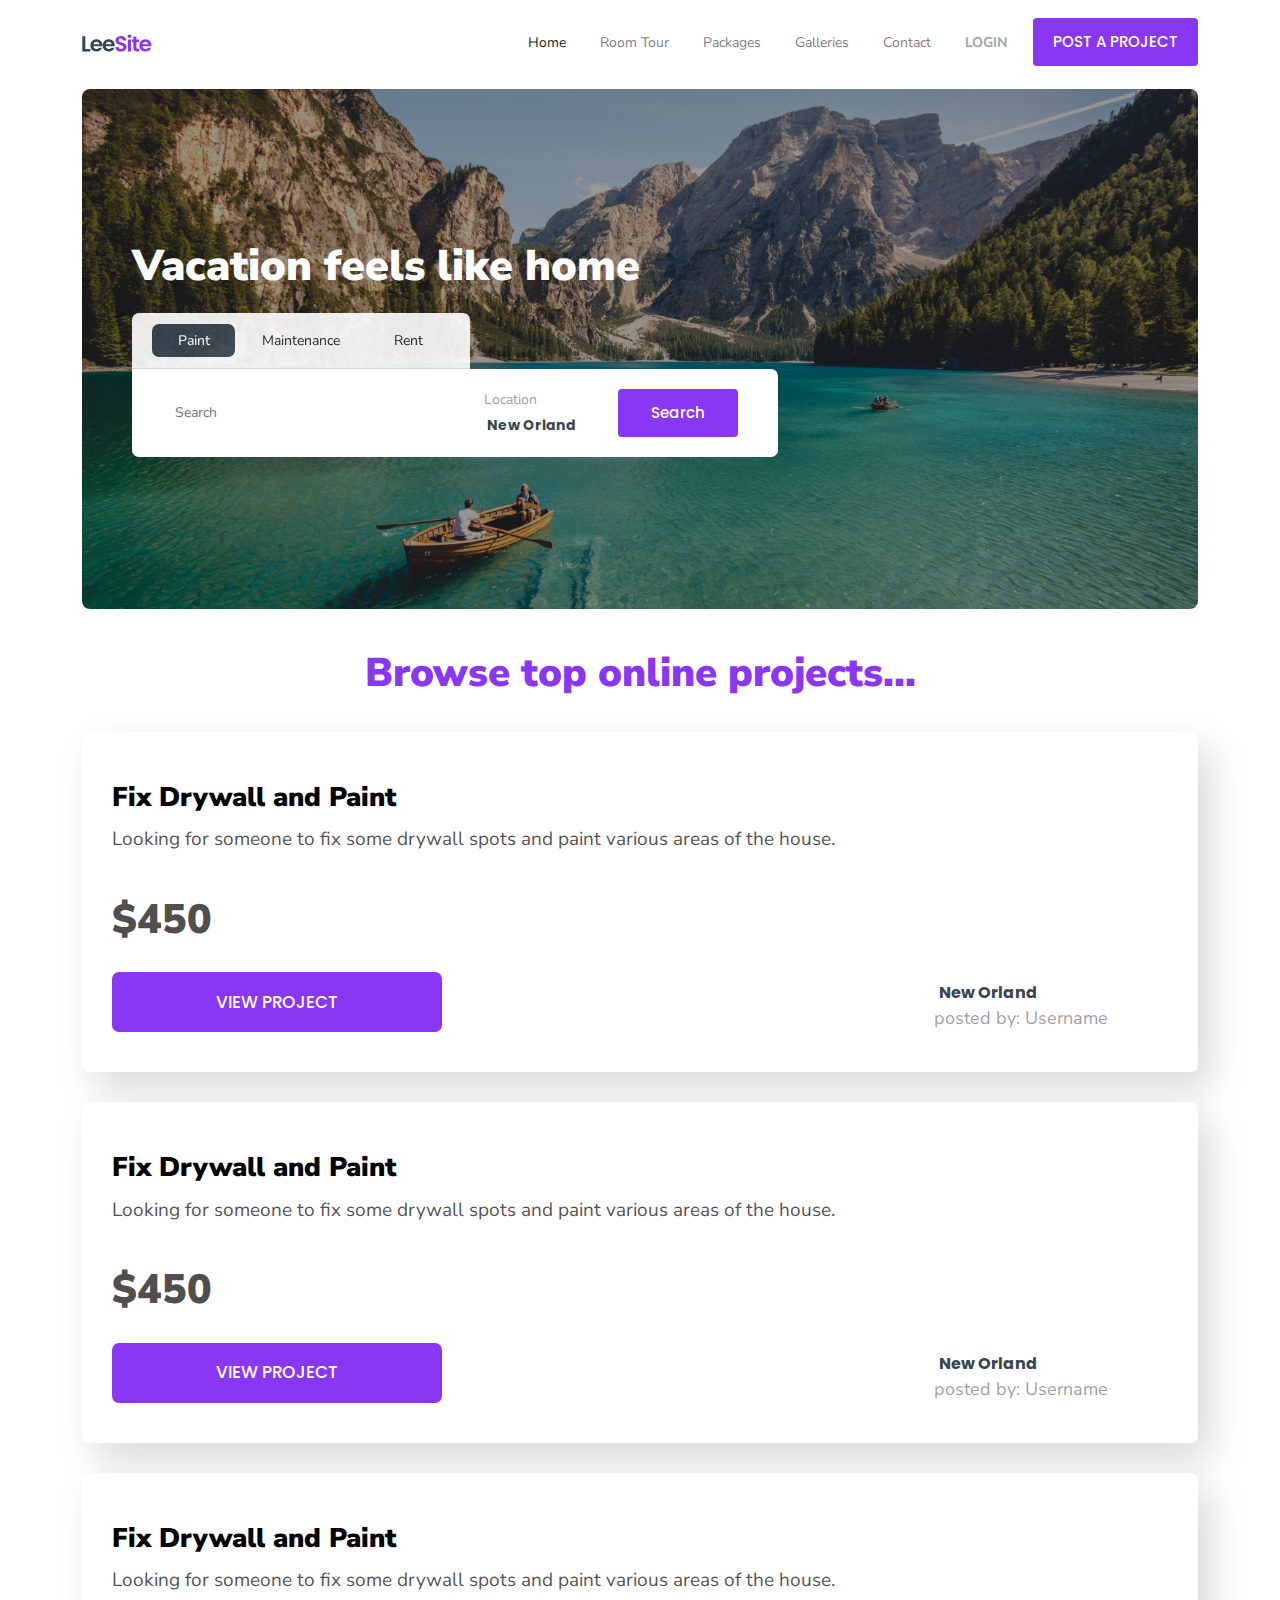
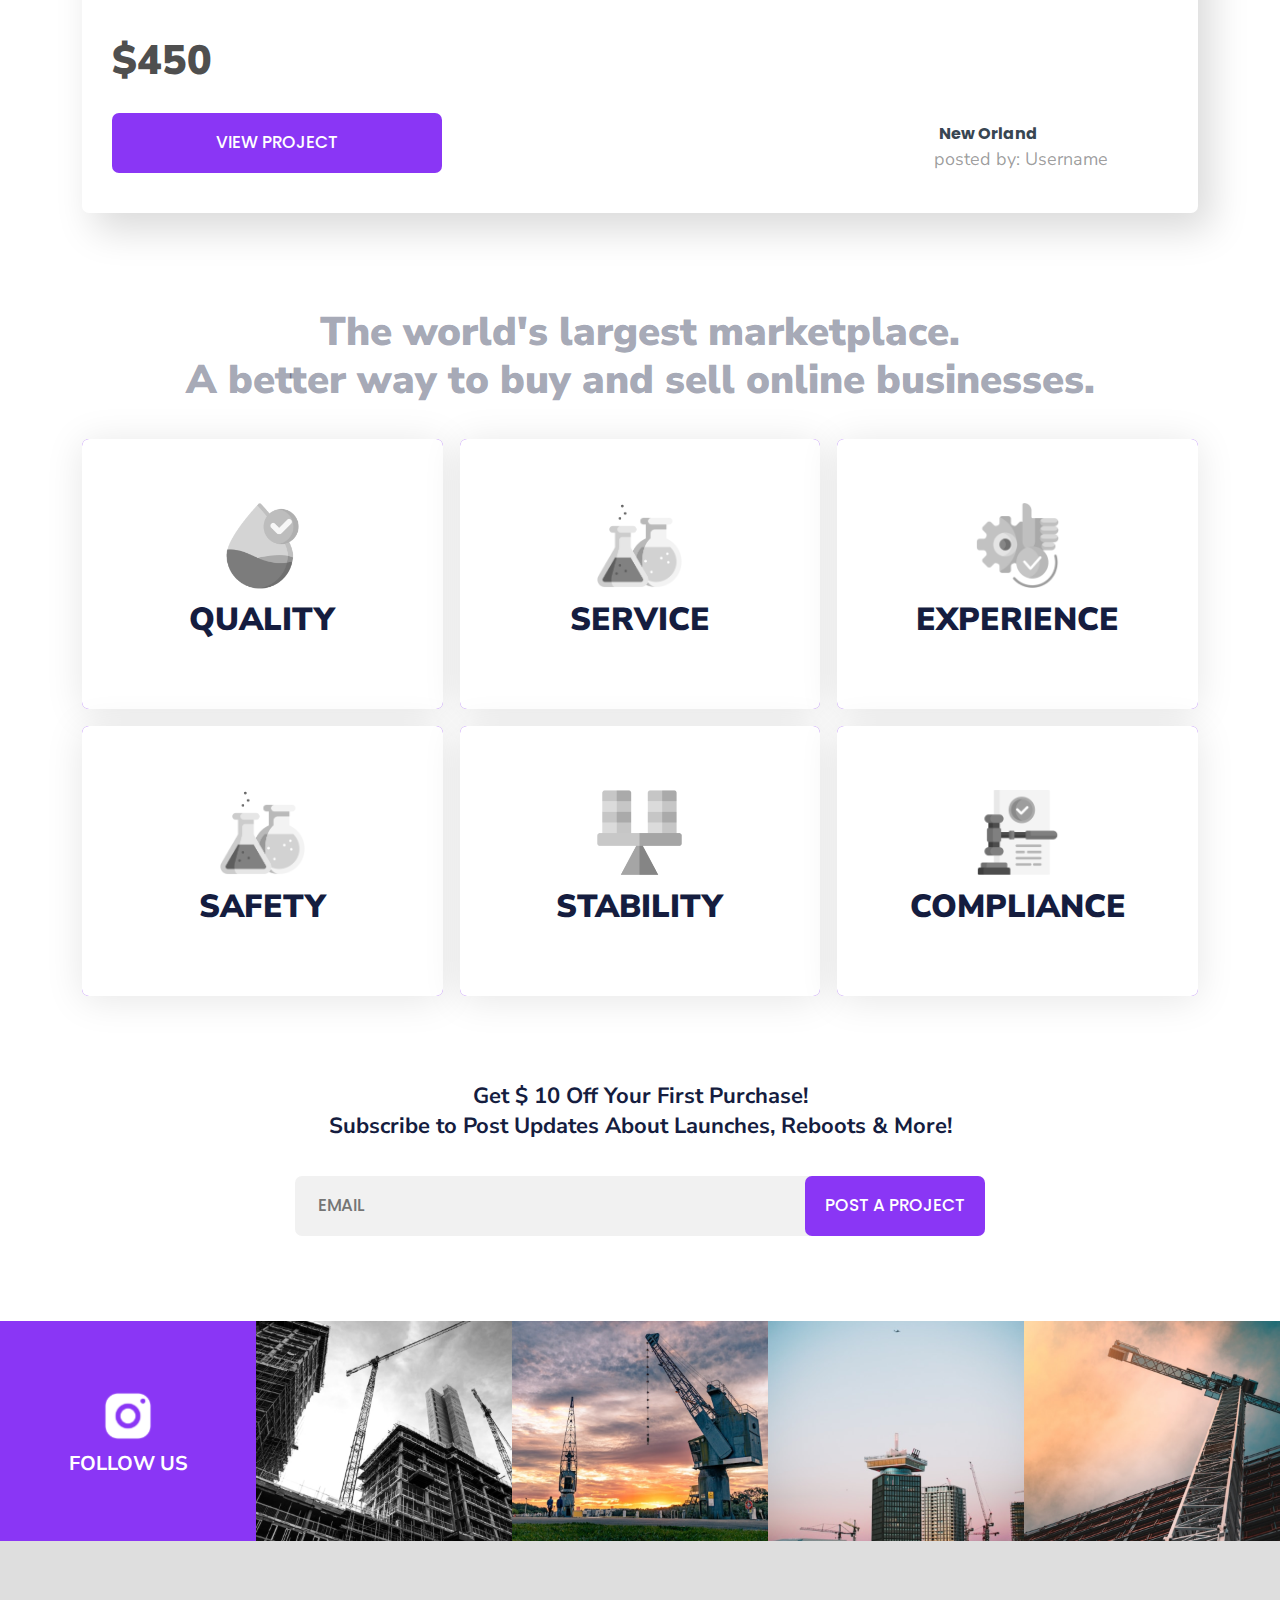
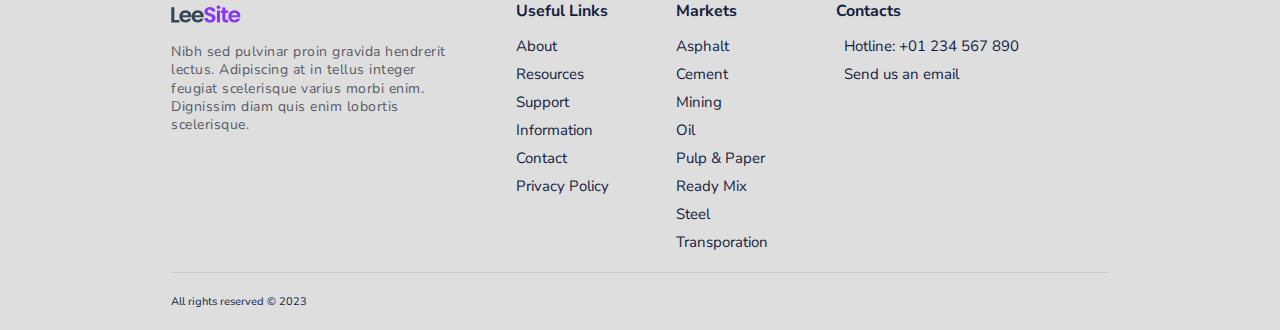
==== index.html @ 2c153d2e "complete" ====
<!DOCTYPE html>
<html lang="en">
  <head>
    <meta charset="utf-8" />
    <title>LeeSite</title>
    <meta
      name="viewport"
      content="width=device-width, initial-scale=1, shrink-to-fit=no"
    />
    <meta name="description" content="Site description will be here" />
    <link rel="stylesheet" type="text/css" href="css/bootstrap.min.css" />
    <link
      href="https://kit-pro.fontawesome.com/releases/v5.15.2/css/pro.min.css"
      rel="stylesheet"
    />
    <link rel="stylesheet" href="css/default-edit.css" />
    <link rel="stylesheet" type="text/css" href="style.css" />
    <link rel="stylesheet" type="text/css" href="css/responsive.css" />
    <!--End ALL STYLESHEET -->
  </head>

  <body>
    <!-- main-wrap -->
    <div class="main-wrap">
      <!-- offcanvas-start -->
      <div class="offcanvas-menu">
        <ul class="offmenu" id="menuParent">
          <a href="#" class="offcanvas-close"><i class="fa fa-times"></i></a>
          <li class="active"><a href="#">HOME</a></li>
          <li><a href="#">ABOUT US</a></li>
          <li class="dropdown">
            <a href="#" data-bs-toggle="collapse" data-bs-target="#drop-menu1"
              >OUR HORSES</a
            >
            <div
              class="dropdown-menu-custom collapse"
              id="drop-menu1"
              data-bs-parent="#menuParent"
            >
              <ul>
                <li><a href="#">YEARLINGS</a></li>
                <li><a href="#">2 YEAR OLDS</a></li>
                <li><a href="#">3 YEAR OLD PLUS</a></li>
              </ul>
            </div>
          </li>
          <li><a href="#">LATEST NEWS</a></li>
          <li><a href="#">CONTACT & FIND US</a></li>
        </ul>
      </div>
      <div class="offcanvas-overlay"></div>
      <!-- offcanvas-start-end -->

      <!-- navbar-section -->
      <nav class="navbar navbar-expand-lg bg-body-tertiary navbar-light">
        <div class="container">
          <a class="navbar-brand" href="#">
            <img src="images/logo.svg" alt="" class="img" />
          </a>
          <button
            class="navbar-toggler"
            type="button"
            data-bs-toggle="collapse"
            data-bs-target="#navbarNavAltMarkup"
            aria-controls="navbarNavAltMarkup"
            aria-expanded="false"
            aria-label="Toggle navigation"
          >
            <span class="navbar-toggler-icon"></span>
          </button>
          <div
            class="collapse navbar-collapse justify-content-end"
            id="navbarNavAltMarkup"
          >
            <div class="navbar-nav">
              <a class="nav-link active" href="#">Home</a>
              <a class="nav-link" href="#">Room Tour</a>
              <a class="nav-link" href="#">Packages</a>
              <a class="nav-link" href="#">Galleries</a>
              <a class="nav-link" href="#">Contact</a>
            </div>
            <div class="navbar-btns">
              <a href="#" class="a">LOGIN</a>
              <a href="#" class="btn btn-primary">POST A PROJECT</a>
            </div>
          </div>
        </div>
      </nav>
      <!--End navbar-section -->

      <!-- main -->
      <main>
        <!-- hero-section -->
        <section class="hero-section">
          <div class="container">
            <div class="hero-section__inner">
              <div class="hero__content">
                <h1 class="h1">Vacation feels like home</h1>

                <div class="hero-search">
                  <div class="hero-search_nav">
                    <ul class="nav">
                      <li>
                        <a
                          class="active"
                          data-bs-toggle="tab"
                          data-bs-target="#hr-src-tab-1"
                          href="#"
                          >Paint</a
                        >
                      </li>
                      <li>
                        <a
                          class=""
                          data-bs-toggle="tab"
                          data-bs-target="#hr-src-tab-2"
                          href="#"
                          >Maintenance</a
                        >
                      </li>
                      <li>
                        <a
                          class=""
                          data-bs-toggle="tab"
                          data-bs-target="#hr-src-tab-3"
                          href="#"
                          >Rent</a
                        >
                      </li>
                    </ul>
                  </div>
                  <div class="hero-search-box">
                    <div class="hero-search-tab-content tab-content">
                      <!-- hero-tab-pane -->
                      <div
                        class="hero-search-tab-pane tab-pane fade show active"
                        id="hr-src-tab-1"
                      >
                        <div class="hero-search-box_in">
                          <input
                            type="text"
                            class="input"
                            placeholder="Search"
                          />
                          <div class="h-inp-single">
                            <label class="ht-label">Location</label>
                            <div class="h-inp-outer">
                              <div class="icon">
                                <i class="fal fa-map-marker-alt"></i>
                              </div>
                              <select class="h-inp h-inp-select">
                                <option>New Orland</option>
                                <option>New Orland</option>
                                <option>New Orland</option>
                              </select>
                              <i class="far fa-chevron-down"></i>
                            </div>
                          </div>
                          <a href="search.html" class="btn src-btn btn-primary"
                            >Search</a
                          >
                        </div>
                      </div>
                      <!-- hero-tab-pane -->
                      <!-- hero-tab-pane -->
                      <div
                        class="hero-search-tab-pane tab-pane fade"
                        id="hr-src-tab-2"
                      >
                        <div class="hero-search-box_in">
                          <input
                            type="text"
                            class="input"
                            placeholder="Search"
                          />
                          <div class="h-inp-single">
                            <label class="ht-label">Location</label>
                            <div class="h-inp-outer">
                              <div class="icon">
                                <i class="fal fa-map-marker-alt"></i>
                              </div>
                              <select class="h-inp h-inp-select">
                                <option>New Orland</option>
                                <option>New Orland</option>
                                <option>New Orland</option>
                              </select>
                              <i class="far fa-chevron-down"></i>
                            </div>
                          </div>
                          <a href="search.html" class="btn src-btn btn-primary"
                            >Search</a
                          >
                        </div>
                      </div>
                      <!-- hero-tab-pane -->
                      <!-- hero-tab-pane -->
                      <div
                        class="hero-search-tab-pane tab-pane fade"
                        id="hr-src-tab-3"
                      >
                        <div class="hero-search-box_in">
                          <input
                            type="text"
                            class="input"
                            placeholder="Search"
                          />
                          <div class="h-inp-single">
                            <label class="ht-label">Location</label>
                            <div class="h-inp-outer">
                              <div class="icon">
                                <i class="fal fa-map-marker-alt"></i>
                              </div>
                              <select class="h-inp h-inp-select">
                                <option>New Orland</option>
                                <option>New Orland</option>
                                <option>New Orland</option>
                              </select>
                              <i class="far fa-chevron-down"></i>
                            </div>
                          </div>
                          <a href="search.html" class="btn src-btn btn-primary"
                            >Search</a
                          >
                        </div>
                      </div>
                      <!-- hero-tab-pane -->
                    </div>
                  </div>
                </div>
              </div>
            </div>
          </div>
        </section>
        <!-- hero-section end -->

        <!-- project-section -->
        <section class="project-section">
          <div class="container">
            <div class="project-section__inner">
              <div
                class="project-section__title sec-title cont-blk cont-blk--center"
              >
                <h2 class="h2 mb-0 color-theme1">
                  Browse top online projects...
                </h2>
              </div>

              <div class="projects-wrapper">
                <!-- project-single -->
                <div class="project-single">
                  <div class="project_ttl">
                    <h3>Fix Drywall and Paint</h3>
                    <p>
                      Looking for someone to fix some drywall spots and paint
                      various areas of the house.
                    </p>
                  </div>
                  <div class="project__r2">
                    <div class="project__r2__lft">
                      <div class="price">$450</div>
                      <a href="project-view.html" class="btn btn-primary btn-lg"
                        >VIEW PROJECT</a
                      >
                    </div>
                    <div class="project__r2__rt">
                      <h4>
                        <i class="fal fa-map-marker-alt"></i>
                        <span class="txt">New Orland</span>
                      </h4>
                      <p>posted by: Username</p>
                    </div>
                  </div>
                </div>
                <!-- project-single-end -->
                <!-- project-single -->
                <div class="project-single">
                  <div class="project_ttl">
                    <h3>Fix Drywall and Paint</h3>
                    <p>
                      Looking for someone to fix some drywall spots and paint
                      various areas of the house.
                    </p>
                  </div>
                  <div class="project__r2">
                    <div class="project__r2__lft">
                      <div class="price">$450</div>
                      <a href="project-view.html" class="btn btn-primary btn-lg"
                        >VIEW PROJECT</a
                      >
                    </div>
                    <div class="project__r2__rt">
                      <h4>
                        <i class="fal fa-map-marker-alt"></i>
                        <span class="txt">New Orland</span>
                      </h4>
                      <p>posted by: Username</p>
                    </div>
                  </div>
                </div>
                <!-- project-single-end -->
                <!-- project-single -->
                <div class="project-single">
                  <div class="project_ttl">
                    <h3>Fix Drywall and Paint</h3>
                    <p>
                      Looking for someone to fix some drywall spots and paint
                      various areas of the house.
                    </p>
                  </div>
                  <div class="project__r2">
                    <div class="project__r2__lft">
                      <div class="price">$450</div>
                      <a href="project-view.html" class="btn btn-primary btn-lg"
                        >VIEW PROJECT</a
                      >
                    </div>
                    <div class="project__r2__rt">
                      <h4>
                        <i class="fal fa-map-marker-alt"></i>
                        <span class="txt">New Orland</span>
                      </h4>
                      <p>posted by: Username</p>
                    </div>
                  </div>
                </div>
                <!-- project-single-end -->
              </div>
            </div>
          </div>
        </section>
        <!-- project-section-end -->

        <!-- service-section -->
        <section class="service-section">
          <div class="container">
            <div class="service-section__inner">
              <div
                class="service-section__title sec-title cont-blk cont-blk--center"
              >
                <h2 class="h2 mb-0">
                  The world's largest marketplace.
                  <br class="d-lg-block d-none" />
                  A better way to buy and sell online businesses.
                </h2>
              </div>

              <div class="services-row row">
                <div class="col-lg-4 col-md-6">
                  <div class="service-single">
                    <div class="service-single__content">
                      <h4>QUALITY</h4>
                      <p>
                        We have partnered with Chemtel Inc. to provide 24-7-365
                        emergency support on all our products. We also adhere to
                        all OSHA and DOT regulations, ensuring that all our
                        products are properly marked and safely handled.
                      </p>
                    </div>
                    <div class="service-single__hrv">
                      <div class="icon">
                        <img src="images/quality.png" alt="" />
                      </div>
                      <h4>QUALITY</h4>
                    </div>
                  </div>
                </div>
                <div class="col-lg-4 col-md-6">
                  <div class="service-single">
                    <div class="service-single__content">
                      <h4>SERVICE</h4>
                      <p>
                        We have partnered with Chemtel Inc. to provide 24-7-365
                        emergency support on all our products. We also adhere to
                        all OSHA and DOT regulations, ensuring that all our
                        products are properly marked and safely handled.
                      </p>
                    </div>
                    <div class="service-single__hrv">
                      <div class="icon">
                        <img src="images/service.png" alt="" />
                      </div>
                      <h4>SERVICE</h4>
                    </div>
                  </div>
                </div>
                <div class="col-lg-4 col-md-6">
                  <div class="service-single">
                    <div class="service-single__content">
                      <h4>EXPERIENCE</h4>
                      <p>
                        We have partnered with Chemtel Inc. to provide 24-7-365
                        emergency support on all our products. We also adhere to
                        all OSHA and DOT regulations, ensuring that all our
                        products are properly marked and safely handled.
                      </p>
                    </div>
                    <div class="service-single__hrv">
                      <div class="icon">
                        <img src="images/experience.png" alt="" />
                      </div>
                      <h4>EXPERIENCE</h4>
                    </div>
                  </div>
                </div>
                <div class="col-lg-4 col-md-6">
                  <div class="service-single active">
                    <div class="service-single__content">
                      <h4>SAFETY</h4>
                      <p>
                        We have partnered with Chemtel Inc. to provide 24-7-365
                        emergency support on all our products. We also adhere to
                        all OSHA and DOT regulations, ensuring that all our
                        products are properly marked and safely handled.
                      </p>
                    </div>
                    <div class="service-single__hrv">
                      <div class="icon">
                        <img src="images/service.png" alt="" />
                      </div>
                      <h4>SAFETY</h4>
                    </div>
                  </div>
                </div>
                <div class="col-lg-4 col-md-6">
                  <div class="service-single">
                    <div class="service-single__content">
                      <h4>STABILITY</h4>
                      <p>
                        We have partnered with Chemtel Inc. to provide 24-7-365
                        emergency support on all our products. We also adhere to
                        all OSHA and DOT regulations, ensuring that all our
                        products are properly marked and safely handled.
                      </p>
                    </div>
                    <div class="service-single__hrv">
                      <div class="icon">
                        <img src="images/stability.png" alt="" />
                      </div>
                      <h4>STABILITY</h4>
                    </div>
                  </div>
                </div>
                <div class="col-lg-4 col-md-6">
                  <div class="service-single">
                    <div class="service-single__content">
                      <h4>COMPLIANCE</h4>
                      <p>
                        We have partnered with Chemtel Inc. to provide 24-7-365
                        emergency support on all our products. We also adhere to
                        all OSHA and DOT regulations, ensuring that all our
                        products are properly marked and safely handled.
                      </p>
                    </div>
                    <div class="service-single__hrv">
                      <div class="icon">
                        <img src="images/compliance.png" alt="" />
                      </div>
                      <h4>COMPLIANCE</h4>
                    </div>
                  </div>
                </div>
              </div>
            </div>
          </div>
        </section>
        <!-- service-section-end -->

        <!-- cta-section -->
        <section class="cta-section">
          <div class="container">
            <div class="cta-section__inner">
              <div class="cta-content">
                <h4>
                  Get $ 10 Off Your First Purchase!
                  <br class="d-md-block d-none" />
                  Subscribe to Post Updates About Launches, Reboots & More!
                </h4>
                <div class="cta-project-post">
                  <input type="text" class="input" placeholder="EMAIL" />
                  <a href="#" class="btn submit btn-primary btn-lg"
                    >POST A PROJECT</a
                  >
                </div>
              </div>
            </div>
          </div>
        </section>
        <!-- cta-section-end -->

        <!-- follow-section -->
        <section class="follow-section mb-0">
          <div class="follow-section__inner">
            <div class="follow__row">
              <div class="follow-item follow-inst">
                <div class="icon">
                  <img src="images/instagram.svg" alt="" />
                </div>
                <h2 class="mb-0">FOLLOW US</h2>
              </div>
              <div class="follow-item">
                <img src="images/follow-1.png" alt="" class="img" />
              </div>
              <div class="follow-item">
                <img src="images/follow-2.png" alt="" class="img" />
              </div>
              <div class="follow-item">
                <img src="images/follow-3.png" alt="" class="img" />
              </div>
              <div class="follow-item">
                <img src="images/follow-4.png" alt="" class="img" />
              </div>
            </div>
          </div>
        </section>
        <!-- follow-section-end -->
      </main>
      <!-- main end -->

      <!-- footer-section -->
      <footer class="footer-section">
        <div class="h-0">&nbsp;</div>
        <div class="container">
          <div class="footer-section__inner">
            <div class="footer-top-row row gy-5">
              <div class="col-lg-4 col-md-6 me-xl-4">
                <div class="footer-logo-column">
                  <a href="#" class="footer-logo">
                    <img src="images/logo.svg" alt="" />
                  </a>
                  <p>
                    Nibh sed pulvinar proin gravida hendrerit lectus. Adipiscing
                    at in tellus integer feugiat scelerisque varius morbi enim.
                    Dignissim diam quis enim lobortis scelerisque.
                  </p>
                  <ul class="fs-menu">
                    <li>
                      <a href="#"><i class="fab fa-instagram"></i></a>
                    </li>
                    <li>
                      <a href="#"><i class="fab fa-twitter"></i></a>
                    </li>
                    <li>
                      <a href="#"><i class="fab fa-linkedin-in"></i></a>
                    </li>
                  </ul>
                </div>
              </div>
              <div class="col-lg-2 col-6">
                <div class="footer-menu">
                  <h4>Useful Links</h4>
                  <ul>
                    <li>
                      <a href="#"><span class="txt">About</span></a>
                    </li>
                    <li>
                      <a href="#"><span class="txt">Resources</span></a>
                    </li>
                    <li>
                      <a href="#"><span class="txt">Support</span></a>
                    </li>
                    <li>
                      <a href="#"><span class="txt">Information</span></a>
                    </li>
                    <li>
                      <a href="#"><span class="txt">Contact</span></a>
                    </li>
                    <li>
                      <a href="#"><span class="txt">Privacy Policy</span></a>
                    </li>
                  </ul>
                </div>
              </div>
              <div class="col-lg-2 col-6">
                <div class="footer-menu">
                  <h4>Markets</h4>
                  <ul>
                    <li>
                      <a href="#"><span class="txt">Asphalt</span></a>
                    </li>
                    <li>
                      <a href="#"><span class="txt">Cement</span></a>
                    </li>
                    <li>
                      <a href="#"><span class="txt">Mining</span></a>
                    </li>
                    <li>
                      <a href="#"><span class="txt">Oil</span></a>
                    </li>
                    <li>
                      <a href="#"><span class="txt">Pulp & Paper</span></a>
                    </li>
                    <li>
                      <a href="#"><span class="txt">Ready Mix</span></a>
                    </li>
                    <li>
                      <a href="#"><span class="txt">Steel</span></a>
                    </li>
                    <li>
                      <a href="#"><span class="txt">Transporation</span></a>
                    </li>
                  </ul>
                </div>
              </div>
              <div class="col-lg-3">
                <div class="footer-menu">
                  <h4>Contacts</h4>
                  <ul>
                    <li>
                      <a href="TEL:+01 234 567 890">
                        <div class="icon"><i class="fal fa-phone-alt"></i></div>
                        <span class="txt">Hotline: +01 234 567 890</span>
                      </a>
                    </li>
                    <li>
                      <a href="mailto:example@mail.com">
                        <div class="icon">
                          <i class="fal fa-envelope-open"></i>
                        </div>
                        <span class="txt">Send us an email</span>
                      </a>
                    </li>
                  </ul>
                </div>
              </div>
            </div>
            <div class="footer-bottom">
              <p class="copy-right">All rights reserved © 2023</p>
            </div>
          </div>
        </div>
      </footer>
      <!--End footer-section -->
    </div>
    <!-- main-wrap -->

    <!-- js -->
    <script src="js/bootstrap.bundle.min.js"></script>
    <script src="js/main.js"></script>
    <!-- End All Js -->
  </body>
</html>
---- css/default-edit.css ----
/* ---buttons--- */
.btn {
    padding: 10px 27px;
    min-height: 64px;
    font-size: 18px;
    font-style: normal;
    font-weight: 500;
    font-family: var(--poppins);
    display: inline-flex;
    align-items: center;
    justify-content: center;
    text-align: center;
    background: var(--theme__color1);
    box-shadow: none !important;
}
.btn-primary,
.btn-primary:focus {
    background: var(--theme__color1);
    box-shadow: none !important;
    border-color: transparent;
    color: #fff;
}
.btn-primary:hover {
    background: #9617ff;
    color: #fff;
    border-color: transparent;
}

.btn-lg {
    min-height: 81px;
    font-size: 22.875px;
    font-style: normal;
    font-weight: 500;
    border-radius: 10px;
}
/* ---buttons---end */

/* small-tools */
.underline {
    text-decoration: underline !important;
}
.h-initial {
    height: initial !important;
}
.space-nowrap {
    white-space: nowrap;
}
.hidden-scroll {
    overflow-y: auto !important;
    -ms-overflow-style: none !important;  /* IE and Edge */
    scrollbar-width: none !important;  /* Firefox */
}
.hidden-scroll::-webkit-scrollbar {
    display: none !important;
}
.pseudo-before-none::before {
    display: none !important;
}
.pseudo-after-none::after {
    display: none !important;
}
.pseudo-none::before,
.pseudo-none::after {
    display: none !important;
}



.flip {
    transform: rotateY(180deg);
}
.flip-x {
    transform: rotateX(180deg);
}
.rotate1_8 {
    transform: rotate(45deg) !important;
}
.rotate2_8 {
    transform: rotate(90deg) !important;
}
.rotate3_8 {
    transform: rotate(135deg) !important;
}
.rotate4_8 {
    transform: rotate(180deg) !important;
}
.rotate5_8 {
    transform: rotate(225deg) !important;
}
.rotate6_8 {
    transform: rotate(270deg) !important;
}
.rotate7_8 {
    transform: rotate(315deg) !important;
}
.rotate8_8 {
    transform: rotate(360deg) !important;
}


/* bg */
.bg-theme1 {
    background: var(--theme__color1) !important;
}
.bg-theme2 {
    background: var(--theme__color2) !important;
}
.bg-theme3 {
    background: var(--theme__color3) !important;
}
.bg-theme4 {
    background: var(--theme__color4) !important;
}

/* hover--bg */
.hover-bg-theme1:hover {
    background: var(--theme__color1) !important;
}
.hover-bg-theme2:hover {
    background: var(--theme__color2) !important;
}
.hover-bg-theme3:hover {
    background: var(--theme__color3) !important;
}
.hover-bg-theme4:hover {
    background: var(--theme__color4) !important;
}


/* fonts */
.font1 {
    font-family: var(--font1);
}
.font2 {
    font-family: var(--font2);
}
.font3 {
    font-family: var(--font3);
}
.font4 {
    font-family: var(--font4);
}


/* text-color */
.color-white {
    color: #fff !important;
}
.color-text {
    color: var(--text__color1) !important;
}
.color-theme1 {
    color: var(--theme__color1) !important;
}
.color-theme2 {
    color: var(--theme__color2) !important;
}
.color-theme3 {
    color: var(--theme__color3) !important;
}
.color-theme4 {
    color: var(--theme__color4) !important;
}


/* text-align */
.text-left {
    text-align: left !important;
}
.text-right {
    text-align: right !important;
}
.text-center {
    text-align: center !important;
}
.text-justified {
    text-align: justify !important;
}


/* font-weights */
.fw-300 {
    font-weight: 300 !important;
}
.fw-400 {
    font-weight: 400 !important;
}
.fw-500 {
    font-weight: 500 !important;
}
.fw-600{
    font-weight: 600!important;
}
.fw-700 {
    font-weight: 700 !important;
}
.fw-800{
    font-weight: 800!important;
}



/* nice-select-edit */
.nice-select {
    height: initial;
    min-height: initial;
    line-height: 1;
    padding: 0 20px 0 0;
    float: none;
    display: inline-block;
    border: none;
}
.nice-select:after {
    margin-top: -2px;
}
.nice-select .list .option,
.nice-select.open .list .option {
    font-size: 16px;
    line-height: initial;
    min-height: initial;
    padding: 13px 15px;
    min-width: 50px;
}
.nice-select .option.selected {
    font-weight: inherit;
}
.nice-select .list {
    border-radius: 2px;
    min-width: 100%;
}

@media (max-width: 767px) {
    .nice-select .list .option,
    .nice-select.open .list .option {
        font-size: 16px;
        line-height: initial;
        min-height: initial;
        padding: 8px 12px;
        min-width: 50px;
    } 
}





/* important */
#scrollUp {
    background-image: url("../images/base/top.png");
    bottom: 20px;
    right: 20px;
    width: 38px;    /* Width of image */
    height: 38px;   /* Height of image */
    color: transparent;
}
---- style.css ----
/*-----------------------------------=========Main-Style-Sheet=========----------------------------------------*/


@import url('https://fonts.googleapis.com/css2?family=Nunito+Sans:opsz,wght@6..12,200;6..12,300;6..12,400;6..12,500;6..12,600;6..12,700;6..12,800;6..12,900;6..12,1000&family=Poppins:wght@100;200;300;400;500;600;700;800;900&display=swap');
:root {
  --theme__color1: #8A36F5;
  --nunito-sans: 'Nunito Sans', sans-serif;
  --poppins: 'Poppins', sans-serif;
}
*,::before,::after {
  box-sizing: border-box;
}
body {
  font-size: 16px;
  line-height: 1.5;
  background-color: #fff;
  overflow-x: hidden;
  word-wrap: break-word;
  word-break: normal;
  font-weight: 400;
  -webkit-font-smoothing: antialiased;
  font-family: var(--nunito-sans);
}
a, a:active, a:focus, a:active, a:hover {
  text-decoration:none !important;
  color: inherit;
}
input{
  -ms-box-sizing: border-box;
  box-sizing: border-box;
}
a:hover,
a:focus,
input:focus,
input:hover,
select:focus,
select:hover,
select:active,
textarea:focus,
textarea:hover,
button:focus {
  outline: none;
}
::placeholder {
  opacity: 1;
}
:focus::placeholder {
  opacity: 0;
}
table {
  border-collapse: separate;
  border-spacing: 0;
  table-layout: fixed; /* Prevents HTML tables from becoming too wide */
  width: 100%;
}
img {
  -ms-interpolation-mode: bicubic;
  border: 0;
  height: auto;
  max-width: 100%;
  vertical-align: middle;
}
iframe {
  width: 100%;
}
h1, h2, h3, h4, h5, h6,
.h1, .h2, .h3, .h4, .h5, .h6{
  font-weight: 700;
}
ul{
    margin: 0;
    padding: 0;
    list-style: none;
}
p{
  margin-bottom: 15px;
}
p:last-child{
  margin: 0;
}
.main-wrap {
  width: 100%;
  overflow: hidden;
}
@media (max-width: 1899px) and (min-width: 1200px) {
  .container {
    max-width: 1140px;
  }
}
@media (min-width: 1900px) {
  .container {
    max-width: 1625px;
  }
}




/* navbar */
.navbar {
  padding: 29px 0;
}
.navbar-fluid {
  padding: 0;
}
.navbar-brand {

}
.navbar-brand .img {

}

.navbar-nav {
  gap: 40px;
  display: flex !important;
}
.navbar-nav .nav-link {
  font-size: 18px;
  color: rgba(56, 70, 82, 0.5);
}
.navbar-nav .nav-link.active,
.navbar-nav .nav-link:hover {
  color: #384652;
}
.navbar-btns {
  display: flex;
  align-items: center;
  margin-left: 40px;
  gap: 40px;
}
.navbar-btns .a {
  padding: 8px;
  font-size: 18px;
  color: rgba(56, 70, 82, 0.5);
  font-weight: 700;
}
.navbar-btns .btn {

}
/* navbar-end */


/* ---offcanvas-css--- */
.offcanvas-open {
  font-size: 22px;
  transition: 0.3s;
}
.offcanvas-open:hover {
  color: #97A3AE;
}
.offcanvas-close {
  color: var(--theme__color1);
  position: absolute;
  transition: 0.3s;
  right: 25px;
  top: 25px;
}
.offcanvas-close:hover {
  color: #97A3AE;
}
.offcanvas-menu {
  position: fixed;
  height: 100%;
  width: 100%;
  top: 0;
  left: 0;
  z-index: 1000;
  transform: translateX(-105%);
  transition: 0.3s;
}
.offcanvas-menu.active {
  transform: translate(0);
}
.offcanvas-menu .offmenu {
  max-width: 250px;
  min-width: 200px;
  z-index: 5;
  position: relative;
  background: #d5dce2;
  height: 100%;
  padding: 50px 20px 40px;
  overflow: auto;
  -ms-overflow-style: none;  /* IE and Edge */
  scrollbar-width: none;  /* Firefox */
}
.offcanvas-menu .offmenu :-webkit-scrollbar {
  display: none;
}
.offcanvas-menu ul li a {
  display: block;
  text-align: center;
  font-size: 16px;
  color: var(--theme__color1);
  padding: 10px;
}
.dropdown-menu-custom ul {
  background: #fff;
  padding: 20px 0;
}
.dropdown-menu-custom ul li a {
  color: #97A3AE;
}
.offcanvas-overlay {
  position: fixed;
  top: 0;
  left: 0;
  height: 100%;
  width: 100%;
  background: rgba(0, 0, 0, 0.178);
  z-index: 2;
  transform: 0;
  z-index: 900;
  opacity: 0;
  visibility: hidden;
  transition: 0.3s;
}
.offcanvas-overlay.active {
  opacity: 1;
  visibility: visible;
}
/* ---offcanvas-css-end---*/


/* ---hero-section--- */
.hero-section {
  padding: 5px 0;
}
.hero-section__inner {

}
.hero__content {
  height: 712px;
  padding: 86px;
  border-radius: 10px;
  background: url('images/hero-image.png') no-repeat center center/cover;
  flex-direction: column;
  display: flex;
  justify-content: center;
}
.hero__content .h1 {
  font-size: 72px;
  margin-bottom: 26px;
  font-weight: 900;
  color: #fff;
}
.hero-search {
  display: flex;
  flex-direction: column;
  align-items: flex-start;
}
.hero-search .h1 {

}
.hero-search_nav {
  border-radius: 10px 10px 0px 0px;
  border-bottom: 1px solid rgba(0, 0, 0, 0.10);
  opacity: 0.8999999761581421;
  background: var(--white, #FFF);
}
.hero-search_nav .nav {
  display: flex;
  gap: 32px;
  padding: 16px 32px;
}
.hero-search_nav .nav li {

}
.hero-search_nav .nav li a {
  font-size: 18px;
  font-weight: 400;
  line-height: normal;
  padding: 10px;
  border-radius: 10px;
  display: flex;
  min-width: 100px;
  align-items: center;
  justify-content: center;
  text-align: center;
  transition: 0.3s;
}
.hero-search_nav .nav li a.active {
  font-weight: 500;
  color: #fff;
  background: #384652;
}
.hero-search-box {
  padding: 30px 60px;
  border-radius: 0px 10px 10px 10px;
  background: var(--white, #FFF);
  box-shadow: 0px 24px 50px 0px rgba(0, 0, 0, 0.10);
}
.hero-search-tab-content {

}
.hero-search-tab-pane {

}
.hero-search-box_in {
  display: flex;
  align-items: center;
  gap: 12px;
}
.hero-search-box_in .input {
  font-optical-sizing: 18px;
  font-weight: 400;
  color: #A1A1A2;
  border: 1px solid transparent;
  width: 428px;
}
.h-inp-single {

}
.ht-label {
  font-size: 18px;
  margin-bottom: 7px;
  font-weight: 400;
  color: #A1A1A2;
}
.h-inp-outer {
  display: flex;
  align-items: center;
}
.h-inp-outer .icon {
  font-size: 18px;
  margin-right: 4px;
  color: var(--theme__color1);
}
.h-inp {
  appearance: none;
  width: 154px;
  border: 1px solid transparent;
  background: transparent;
  font-size: 18px;
  font-family: var(--poppins);
  font-weight: 700;
  color: #384652;
}
.hero-search-box_in .src-btn {
  min-width: 160px;
}
/* ---hero-section---end */


/* ---common--- */
.h2 {
  font-size: 62px;
  font-style: normal;
  font-weight: 900;
}
.cont-blk {
  display: flex;
  flex-direction: column;
  align-items: flex-start;
}
.cont-blk--center {
  align-items: center;
  text-align: center;
}
.sec-title {
  margin-bottom: 57px;
}
/* ---common---end */


/* ---project-section--- */
.project-section {
  padding: 55px 0;
}
.project-section__inner {

}
.project-section__title {
  margin-bottom: 57px;
}
.project-section__title h4 {
  color: #A1A1A2;
  text-align: center;
  font-size: 26px;
  margin-bottom: 12px;
  font-style: normal;
  font-weight: 400;
  line-height: normal;
}


.projects-wrapper {
  gap: 44px;
  display: flex;
  flex-direction: column;
}
.project-single {
  padding: 70px 47px 57px;
  border-radius: 10px;
  background: #FFF;
  box-shadow: 12.708499908447266px 16.52104949951172px 38.1254997253418px 0px rgba(0, 0, 0, 0.15);
}
.project_ttl {
  margin-bottom: 55px;
}
.project_ttl h3 {
  font-size: 43.209px;
  margin-bottom: 15px;
  font-style: normal;
  font-weight: 900;
  color: #000;
}
.project_ttl p {
  font-size: 29.23px;
  font-style: normal;
  font-weight: 400;
  color: rgba(0, 0, 0, 0.7);  
}
.project__r2 {
  display: flex;
  justify-content: space-between;
  align-items: flex-end;
}
.project__r2__lft {

}
.project__r2__lft .price {
  font-size: 55.917px;
  margin-bottom: 45px;
  font-style: normal;
  font-weight: 900;
  color: rgba(0, 0, 0, 0.7); 
}
.project__r2__lft .btn {
  min-width: 530px;
}
.project__r2__rt {
  margin-right: 60px;
}
.project__r2__rt h4 {
  font-size: 22.875px;
  margin-bottom: 4px;
  font-style: normal;
  font-weight: 700;
  color: #384652;
  font-family: var(--poppins);
}
.project__r2__rt h4 i {
  color: var(--theme__color1);
  margin-right: 8px;
}
.project__r2__rt p {
  font-size: 25.417px;
  font-style: normal;
  font-weight: 400;
  color: rgba(0, 0, 0, 0.4);
}
/* ---project-section---end */


/* ---service-section--- */
.service-section {
  padding: 100px 0;
}
.service-section__inner {

}
.service-section__title {

}
.service-section__title .h2 {
  color: rgba(21, 29, 63, 0.4);
}

.services-row {
  --bs-gutter-x: 30px;
  --bs-gutter-y: var(--bs-gutter-x);
}
.service-single {
  height: 422px;
  position: relative;
  z-index: 1;
  border-radius: 10px;
  background: #FFF;
  box-shadow: 0px 3.836930513381958px 38.36930465698242px 0px rgba(0, 0, 0, 0.10);
  display: flex;
  flex-direction: column;
  border-radius: 10px;
}
.service-single__content {
  padding: 60px;
  display: flex;
  flex-direction: column;
  text-align: center;
  justify-content: center;
  flex-grow: 1;
  background: var(--theme__color1);
  border-radius: inherit;
}
.service-single__content h4 {
  color: #fff;
  font-size: 55.635px;
  margin-bottom: 22px;
  font-style: normal;
  font-weight: 900;
}
.service-single__content p {
  color: #FFF;
  text-align: center;
  font-size: 18.225px;
  line-height: 1.6;
  font-style: normal;
  font-weight: 400;
  letter-spacing: 0.4px;
}
.service-single__hrv {
  position: absolute;
  top: 0;
  left: 0;
  height: 100%;
  width: 100%;
  border-radius: inherit;
  background: #fff;
  display: flex;
  flex-direction: column;
  align-items: center;
  text-align: center;
  justify-content: center;
  transition: 0.3s;
}
.service-single:hover .service-single__hrv {
  opacity: 0;
}
.service-single__hrv .icon {
  height: 182px;
  margin-bottom: 13px;
  display: flex;
  align-items: center;
  justify-content: center;
  filter: grayscale(1) invert(0);
}
.service-single__hrv h4 {
  color: #151D3F;
  font-size: 55.635px;
  font-style: normal;
  font-weight: 900;
}
/* ---service-section---end */


/* ---cta-section--- */
.cta-section {
  padding: 50px 0;
}
.cta-section__inner {

}
.cta-content {

}
.cta-content h4 {
  font-size: 32px;
  margin-bottom: 58px;
  color: #151D3F;
  text-align: center;
  font-style: normal;
  font-weight: 700;
  line-height: normal;
}
.cta-project-post {
  margin: 0 auto;
  width: 996px;
  display: flex;
  border-radius: 10px;
  background: var(--gray, #F1F1F1);
}
.cta-project-post .input {
  padding: 5px 35px;
  width: 0;
  flex-grow: 1;
  background: transparent;
  border: none;
  color: #A1A1A2;
  font-family: Poppins;
  font-size: 22.875px;
  font-style: normal;
  font-weight: 500;
}
.cta-project-post .submit {

}
/* ---cta-section---end */


/* ---follow-section--- */
.follow-section {
  margin: 100px 0 50px;
}
.follow-section__inner {

}

.follow__row {
  display: flex;
}
.follow-item {
  width: 50%;
  display: flex;
  align-items: center;
  justify-content: center;
  text-align: center;
  flex-direction: column;
}
.follow-item.follow-inst {
  background: var(--theme__color1);
  color: #fff;
}
.follow-item .icon {
  width: 100px;
  margin-bottom: 8px;
}
.follow-item h2 {
  font-size: 36.798px;
  font-style: normal;
  font-weight: 700;
}
.follow-item .img {
  height: 100%;
  width: 100%;
  object-fit: cover;
  object-position: center;
}
/* ---follow-section---end */


/* ---footer-section--- */
.footer-section {
  background: #DEDEDE;
}
.footer-section__inner {
  padding: 0 8%;
}

.footer-top-row {
  padding: 80px 0 30px;
}
.footer-logo-column {
  padding-right: 50px;
}
.footer-logo {
  width: 115px;
  margin-bottom: 26px;
  display: block;
}
.footer-logo-column p {
  color: #595B66;
  font-size: 18.084px;
  font-style: normal;
  font-weight: 400;
  letter-spacing: 0.5px;
  line-height: 1.3;
}
.fs-menu {
  margin-top: 30px;
  display: flex;
  gap: 20px;
}
.fs-menu li {

}
.fs-menu li a {
  color: var(--theme__color1);
  transition: 0.3s;
  font-size: 25px;
}
.fs-menu li a:hover {
  opacity: 0.8;
}

.footer-menu {

}
.footer-menu h4 {
  font-size: 19.147px;
  margin-bottom: 25px;
  color: #151D3F;
  font-style: normal;
  font-weight: 700;
}
.footer-menu ul {
  display: flex;
  flex-direction: column;
  gap: 10px;
}
.footer-menu ul li {

}
.footer-menu ul li a {
  color: #151D3F;
  font-size: 19.147px;
  font-style: normal;
  font-weight: 400;
  line-height: normal;
  display: flex;
  gap: 9px;
  transition: 0.3s;
}
.footer-menu ul li a:hover {
  color: var(--theme__color1);
}
.footer-menu ul li a .icon {
  color: var(--theme__color1);
}

.footer-bottom {
  padding: 28px 0;
  border-top: 1px solid #C9CBD6;
}
.copy-right {
  color: #151D3F;
  font-size: 13.829px;
  font-style: normal;
  font-weight: 400;
  line-height: 17.02px;
}
/* ---footer-section---end */


/* ---title-hero-section--- */
.title-hero-section {
  padding: 5px;
}
.title-hero-section__inner {

}
.title-hero-box {
  min-height: 203px;
  padding: 40px 50px;
  background: url('images/title-hero-bg.png') no-repeat center center/cover;
  border-radius: 10px;
  display: flex;
  flex-direction: column;
  justify-content: center;
}
.title-hero-box .h1 {
  color: var(--white, #FFF);
  font-size: 72px;
  font-style: normal;
  font-weight: 900;
  line-height: 80px;
}
/* ---title-hero-section---end */


/* ---project-view-section--- */
.project-view-section {
  padding: 95px 0;
}
.project-view-section__inner {

}

.project-view-box {
  background: #FFF;
  box-shadow: 12.708499908447266px 16.52104949951172px 38.1254997253418px 0px rgba(0, 0, 0, 0.15);
  border-radius: 10px;
  overflow: hidden;
} 
.project-view-box [class*='col-'] {
  display: flex;
  flex-direction: column;
}
.project-view__content {
  padding: 70px 47px 57px;
  border-radius: 10px;

}
.project-view__content .project__r2 {
  flex-direction: column;
  align-items: flex-start;
} 
.project-views-txt {
  padding: 0 10px;
}
.project-views-txt h4 {
  font-size: 30.23px;
  margin-bottom: 17px;
  color: #000;
  font-style: normal;
  font-weight: 900;
  line-height: normal;
}
.project-views-txt p {
  overflow: hidden;
  color: rgba(0, 0, 0, 0.3);
  text-overflow: ellipsis;
  whitespace: nowrap;
  font-size: 29.23px;
  font-style: normal;
  font-weight: 400;
  line-height: normal;
}

.project-form {
  padding: 36px 48px;
  border-radius: 10px;
  background: #EEE;
  box-shadow: 12.708499908447266px 16.52104949951172px 38.1254997253418px 0px rgba(0, 0, 0, 0.15);
  flex-grow: 1;
}
.project-form_main {

}
.single-input-x {
  width: 100%;
}
.input-x-outer {
  width: 100%;
  position: relative;
}
.input-x-outer .chevron {
  font-size: 24px;
  right: 17px;
  position: absolute;
  top: 50%;
  transform: translate(0,-50%);
}
.input-x {
  font-size: 21.23px;
  padding: 20px 21px;
  width: 100%;
  color: rgba(0, 0, 0, 0.7);
  font-family: Nunito Sans;
  font-style: normal;
  font-weight: 400;
  line-height: normal;
  resize: none;
  border-radius: 10px;
  background: #FFF;
  border: 1px solid transparent;
  appearance: none;
}
.input-x.big {
  height: 204px;
}
.input-x-submit {
  font-weight: 700;
  color: #fff;
  background: var(--theme__color1);
  transition: 0.3s;
}
.input-x-submit:hover {
  background: #7e1cff;
}
/* ---project-view-section---end */


/* ---project-listing-section--- */
.project-listing-section {
  padding: 43px 0;
}
.project-listing-section__inner {

}

.pricing-listing-table-outer {
  padding: 20px 50px 30px;
  border-radius: 10px;
  background: #FFF;
  box-shadow: 12.708499908447266px 16.52104949951172px 38.1254997253418px 0px rgba(0, 0, 0, 0.15);
}
.project-listing-table {

}
.project-listing-tr {
  padding: 33px 0;
  gap: 20px;
  display: flex;
}
.project-listing-tr .column {
  width: 0;
  flex-grow: 1;
  color: #384652;
  font-size: 21px;
  font-style: normal;
  font-weight: 400;
  line-height: normal;
}
.project-listing-head .column {
  color: #000;
}
.project-listing-body .project-listing-tr {
  border-bottom: 1px solid rgba(0, 0, 0, 0.3);
}
.project-listing-body .project-listing-tr:last-child {
  border-bottom: none;
}
.project-listing-tr .column h4 {
  font-weight: 700;
  color: #000;
  font-size: inherit;
}
.project-listing-tr .column p {
  color: rgba(0, 0, 0, 0.3);
}
.project-list-item-actions {
  display: flex;
  justify-content: space-between;
}
.project-list-item-actions .action {
  color: rgba(0, 0, 0, 0.6);
  transition: 0.3s;
}
.project-list-item-actions .action:hover {
  color: var(--theme__color1);
}

.project-listing-table--1 {

}
.project-listing-table--1 .column {
  flex-grow: 0;
}
.project-listing-table--1 .column-1 {
  width: 24%;
}
.project-listing-table--1 .column-2 {
  width: 33%;
  padding-right: 5%;
}
.project-listing-table--1 .column-3 {
  width: 10%;
}
.project-listing-table--1 .column-4 {
  width: 5%; 
  flex-grow: 1;
}
.project-listing-table--1 .column-5 {
  width: 156px;
  flex-shrink: 0;
  flex-grow: 0;
  text-align: center;
}

/* ---project-listing-section---end */
---- css/responsive.css ----
@media (max-width: 1899px) {
    .navbar {
        padding: 18px 0;
    }
    .navbar-brand {
        display: block;
        width: 70px;
    }
    .navbar-nav .nav-link {
        font-size: 14px;
    }
    .navbar-nav {
        gap: 18px;
    }
    .navbar-btns {
        margin-left: 18px;
        gap: 18px;
    }
    .navbar-btns .a {
        font-size: 14px;
    }
    .btn {
        padding: 8px 19px;
        min-height: 48px;
        font-size: 15px;
    }

    .hero__content .h1 {
        font-size: 43px;
        margin-bottom: 20px;
    }
    .hero__content {
        height: 520px;
        padding: 50px;
        border-radius: 8px;
    }
    .hero-search_nav .nav li a {
        font-size: 14px;
        padding: 7px;
        border-radius: 7px;
        min-width: 83px;
    }
    .hero-search_nav .nav {
        display: flex;
        gap: 20px;
        padding: 11px 20px;
    }
    .hero-search_nav {
        border-radius: 7px 7px 0px 0px;
    }
    .hero-search-box_in .input {
        width: 300px;
        font-size: 14px;
    }
    .ht-label {
        font-size: 14px;
        margin-bottom: 4px;
    }
    .h-inp {
        width: 120px;
        font-size: 14px;
    }
    .h-inp-outer .icon {
        font-size: 15px;
        margin-right: 2px;
    }
    body {
        font-size: 14px;
    }
    .hero-search-box_in .src-btn {
        min-width: 120px;
    }
    .hero-search-box {
        padding: 20px 40px;
        border-radius: 0px 7px 7px 7px;
    }


    .h2 {
        font-size: 40px;
    }
    .project-section {
        padding: 35px 0;
    }
    .project-section__title {
        margin-bottom: 32px;
    }
    .project_ttl h3 {
        font-size: 27px;
        margin-bottom: 11px;
    }
    .project_ttl p {
        font-size: 19px;
    }
    .project__r2__lft .price {
        font-size: 41px;
        margin-bottom: 22px;
    }
    .btn-lg {
        min-height: 60px;
        font-size: 17px;
        border-radius: 7px;
    }
    .project__r2__lft .btn {
        min-width: 330px;
    }
    .project__r2__rt h4 {
        font-size: 16px;
        margin-bottom: 3px;
    }
    .project__r2__rt h4 i {
        margin-right: 5px;
    }
    .project__r2__rt p {
        font-size: 18px;
    }
    .project_ttl {
        margin-bottom: 35px;
    }
    .project-single {
        padding: 50px 30px 40px;
        border-radius: 7px;
    }
    .projects-wrapper {
        gap: 30px;
    }

    .service-section {
        padding: 60px 0;
    }
    .sec-title {
        margin-bottom: 35px;
    }
    .service-single__hrv .icon {
        height: 90px;
        margin-bottom: 10px;
        width: 85px;
    }
    .service-single__hrv h4 {
        font-size: 32px;
    }
    .service-single {
        height: 270px;
        border-radius: 7px;
    }
    .service-single__content h4 {
        font-size: 32px;
        margin-bottom: 12px;
    }
    .service-single__content p {
        font-size: 14px;
    }
    .service-single__content {
        padding: 20px 40px;
    }
    .services-row {
        --bs-gutter-x: 17px;
    }

    .cta-content h4 {
        font-size: 22px;
        margin-bottom: 35px;
    }
    .cta-section {
        padding: 25px 0;
    }
    .cta-project-post .input {
        padding: 4px 23px;
        font-size: 17px;
    }
    .cta-project-post {
        width: 690px;
        border-radius: 7px;
    }
    .follow-section {
        margin: 60px 0 30px;
    }

    .follow-item .icon {
        width: 60px;
        margin-bottom: 6px;
    }
    .follow-item h2 {
        font-size: 20px;
    }


    .footer-logo {
        width: 70px;
        margin-bottom: 20px;
    }
    .footer-logo-column p {
        font-size: 14px;
    }
    .fs-menu li a {
        font-size: 20px;
    }
    .fs-menu {
        margin-top: 22px;
        gap: 16px;
    }
    .footer-menu h4 {
        font-size: 16px;
        margin-bottom: 15px;
    }
    .footer-menu ul li a {
        font-size: 15px;
        gap: 8px;
    }
    .footer-menu ul {
        gap: 8px;
    }
    .footer-top-row {
        padding: 40px 0 20px;
    }
    .copy-right {
        font-size: 11px;
    }
    .footer-bottom {
        padding: 20px 0;
    }
    .footer-logo-column {
        padding-right: 20px;
    }


    .project-view-box {
        border-radius: 7px;
    }
    .project-form {
        padding: 23px 30px;
        border-radius: 7px;
    }
    .input-x {
        font-size: 16px;
        padding: 15px 15px;
        border-radius: 7px;
    }
    .input-x.big {
        height: 145px;
    }
    .project-view-section {
        padding: 60px 0;
    }
    .title-hero-box .h1 {
        font-size: 50px;
        line-height: 60px;
    }
    .title-hero-box {
        min-height: 160px;
        padding: 25px 30px;
        border-radius: 7px;
    }


    .project-views-txt h4 {
        font-size: 22px;
        margin-bottom: 12px;
    }
    .project-views-txt p {
        font-size: 19.5px;
    }
    .project-views-txt {
        padding: 0 0px;
    }
    .input-x-outer .chevron {
        font-size: 18px;
        right: 12px;
    }

    .project-section__title h4 {
        font-size: 20px;
        margin-bottom: 10px;
    }

    .project-listing-tr .column {
        font-size: 14px;
    }
    .project-listing-table--1 .column-5 {
        width: 100px;
    }
    .project-listing-tr {
        padding: 22px 0;
        gap: 12px;
    }
    .pricing-listing-table-outer {
        padding: 17px 35px 20px;
        border-radius: 7px;
    }
}


@media (max-width: 1199px) {
    .service-single__content {
        padding: 12px 12px;
    }

    .footer-section__inner {
        padding: 0 0%;
    }

    .hero__content {
        height: 430px;
        padding: 30px;
    }
    .hero-search-box_in .input {
        width: 270px;
    }



}


@media (max-width: 991px) {
    .navbar-nav {
        gap: 4px;
    }
    .navbar-nav {
        padding: 15px 0 10px;
    }
    .navbar-btns {
        padding-bottom: 10px;
        flex-direction: column;
        align-items: flex-start;
        margin-left: 0;
    }
    .navbar-btns .a {
        padding-left: 0;
        padding-right: 0;
    }

    .project-view-box {
        background: transparent;
        box-shadow: none;
        overflow: visible;
    }
    .project-view__content {
        margin-bottom: 30px;
        background: #FFF;
        box-shadow: 12.708499908447266px 16.52104949951172px 38.1254997253418px 0px rgba(0, 0, 0, 0.15);
    }

    .project-listing-head {
        display: none;
    }
    .project-listing-tr {
        flex-wrap: wrap;
    }
    .project-listing-table--1 .column-1 {
        width: calc(100% - 82px);
        order: -100;
    }
    .project-listing-table--1 .column-2 {
        width: 100%;
    }
    .project-listing-table--1 .column-3 {
        width: auto;
        margin-right: auto;
    }
    .project-listing-table--1 .column-4 {
        width: auto;
        flex-grow: 0;
    }
    .project-listing-table--1 .column-5 {
        width: 70px;
        order: -99;
    }
    .project-listing-table .location::before {
        content: "location: ";
        margin-right: 5px;
    }
    .project-listing-table .price::before {
        content: "Price: ";
        margin-right: 5px;
    }
}


@media (max-width: 768px) {
    .hero__content .h1 {
        font-size: 26px;
        margin-bottom: 13px;
    }
    .hero__content {
        height: 360px;
        padding: 12px;
        width: calc(100% + 24px);
        margin-left: -12px;
        border-radius: 0;
    }
    .hero-search-box_in {
        flex-direction: column;
        align-items: stretch;
    }
    .hero-search-box_in .input {
        padding: 5px 0;
        width: 100%;
        border-bottom: 1px solid #eee;
    }
    .hero-search-box {
        width: 100%;
        border-top-right-radius: 0;
    }
    .hero-search_nav {
        width: 100%;
    }
    .hero-search-box {
        padding: 20px 15px;
    }

    .h2 {
        font-size: 24px;
    }
    .project_ttl h3 {
        font-size: 18px;
        margin-bottom: 9px;
    }
    .project_ttl p {
        font-size: 15px;
    }
    .project-single {
        padding: 18px 15px 20px;
    }
    .project__r2 {
        flex-wrap: wrap;
        gap: 20px;
    }
    .project__r2__lft .price {
        font-size: 25px;
        margin-bottom: 10px;
    }
    .btn {
        padding: 6px 12px;
        min-height: 40px;
        font-size: 13px;
    }
    .btn-lg {
        min-height: 50px;
        font-size: 14px;
    }
    .project_ttl {
        margin-bottom: 22px;
    }
    .project__r2__rt h4 {
        font-size: 13px;
    }
    .project__r2__rt p {
        font-size: 14px;
    }

    .cta-content h4 {
        font-size: 18px;
        margin-bottom: 25px;
    }
    .cta-project-post {
        flex-direction: column;
        width: 100%;
        gap: 13px;
        background: transparent;
    }
    .cta-project-post .input {
        width: 100%;
        height: 50px;
        background: var(--gray, #F1F1F1);
        border-radius: 8px;
    }

    .follow__row {
        flex-wrap: wrap;
    }
    .follow-item.follow-inst {
        width: 100%;
        padding: 40px 0;
    }

    
    .project__r2__lft .btn {
        min-width: 220px;
    }


    .title-hero-box .h1 {
        font-size: 35px;
        line-height: 40px;
    }
    .title-hero-box {
        min-height: 120px;
        padding: 15px 15px;
        border-radius: 0;
        width: calc(100% + 34px);
        margin-left: -17px;
    }
    .project-view__content {
        padding: 22px 15px 25px;
    }
    .project-form {
        padding: 20px 20px;
    }

    .project-views-txt h4 {
        font-size: 18px;
        margin-bottom: 10px;
    }
    .project-views-txt p {
        font-size: 16px;
    }

    .project-section__title h4 {
        font-size: 17px;
        margin-bottom: 10px
    }
}


@media (max-width: 575px) {
    .title-hero-box .h1 {
        font-size: 25px;
        line-height: 30px;
    }

    .pricing-listing-table-outer {
        padding: 10px 15px 10px;
    }
}


@media (max-width: 370px) {
    .hero-search_nav .nav li a {
        min-width: 65px;
    }
    .hero-search_nav .nav {
        gap: 15px;
        padding: 11px 11px;
    }
    .hero__content .h1 {
        font-size: 24px;
    }

    .h2 {
        font-size: 20px;
    }

    .title-hero-box .h1 {
        font-size: 22px;
        line-height: 27px;
    }
}
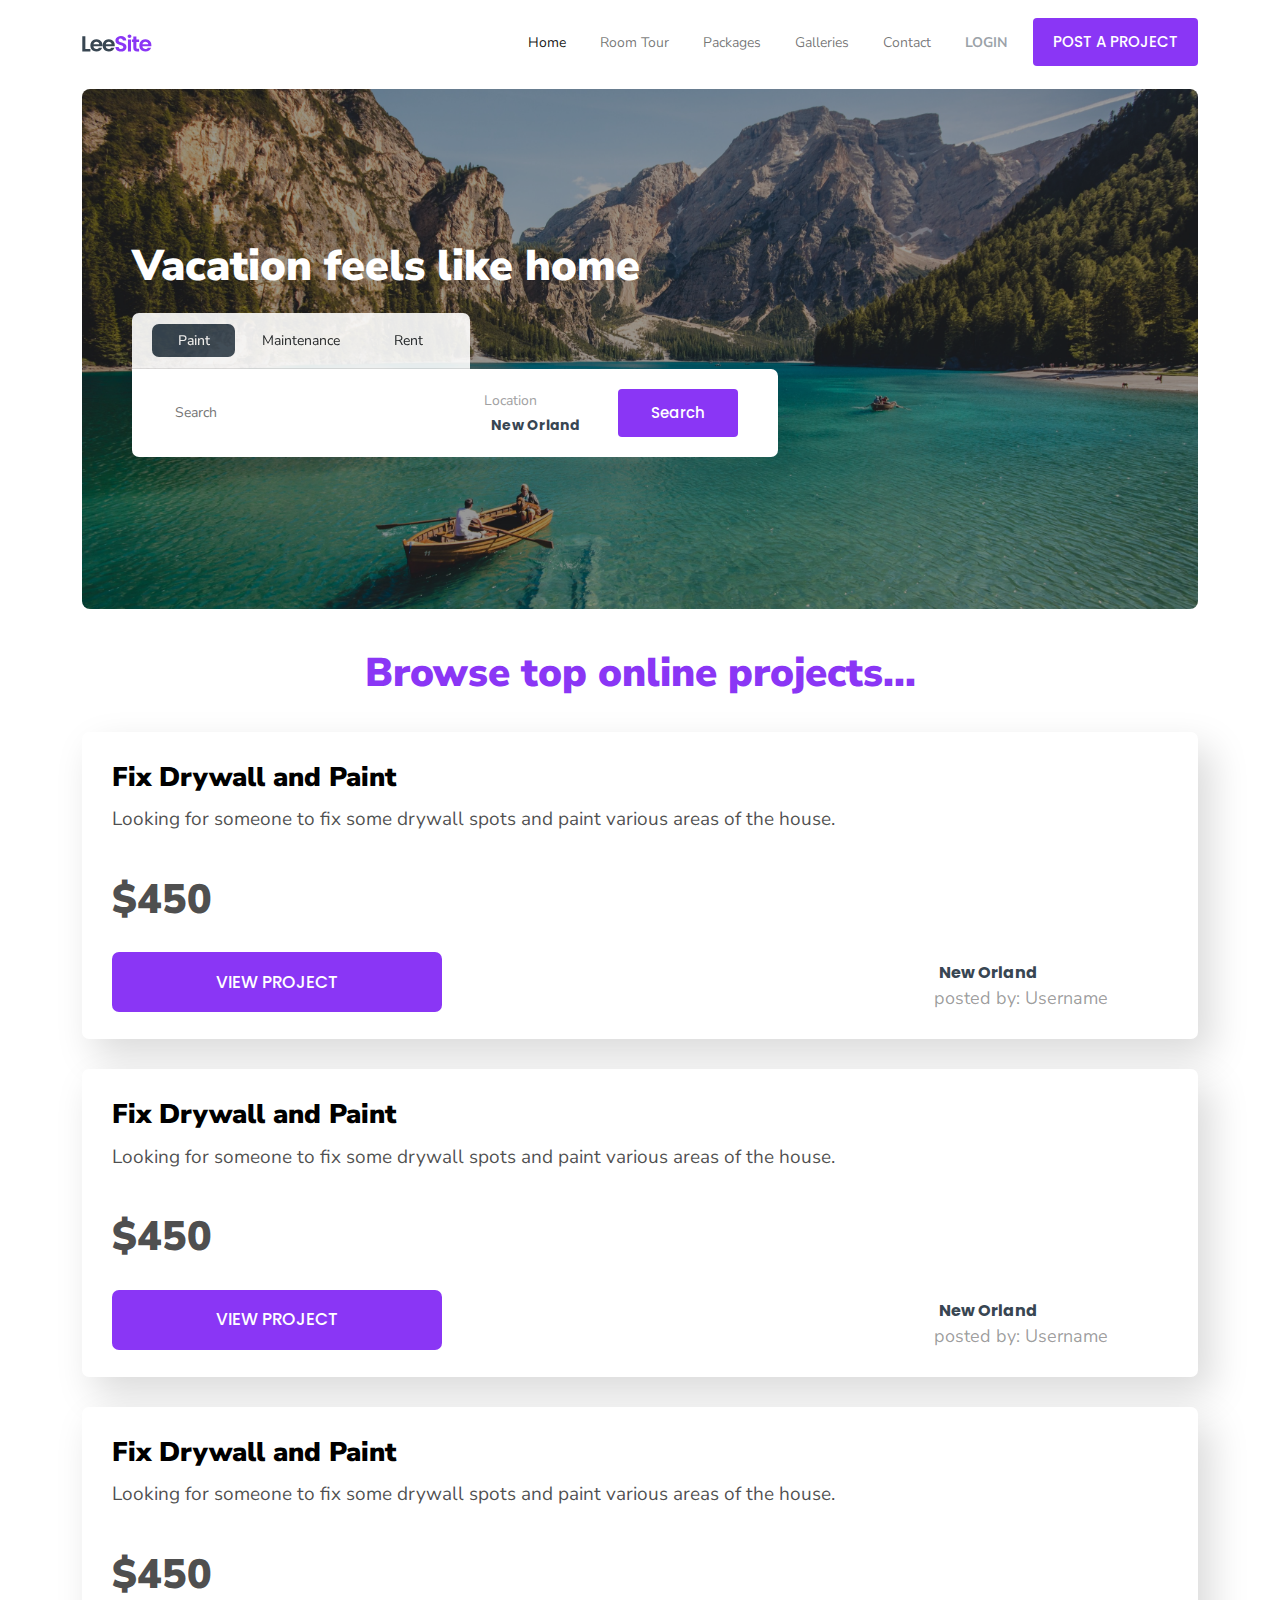
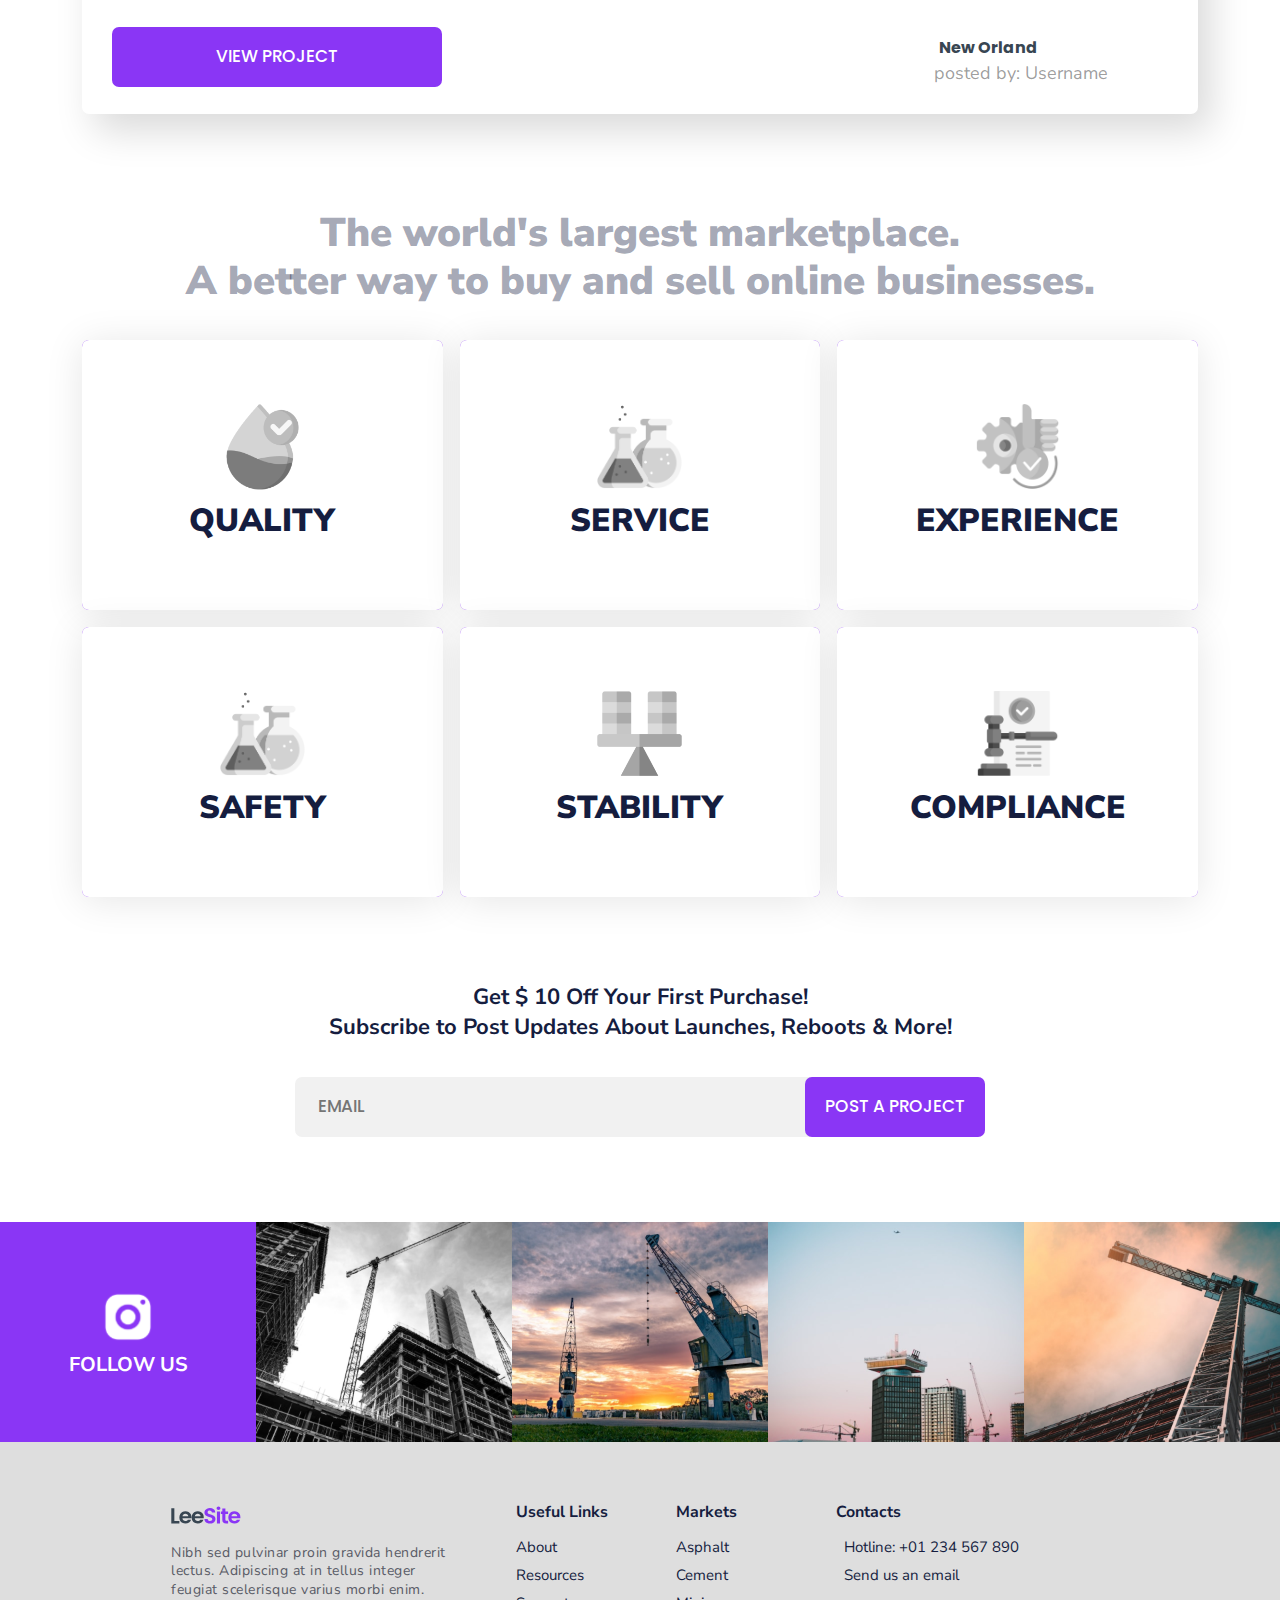
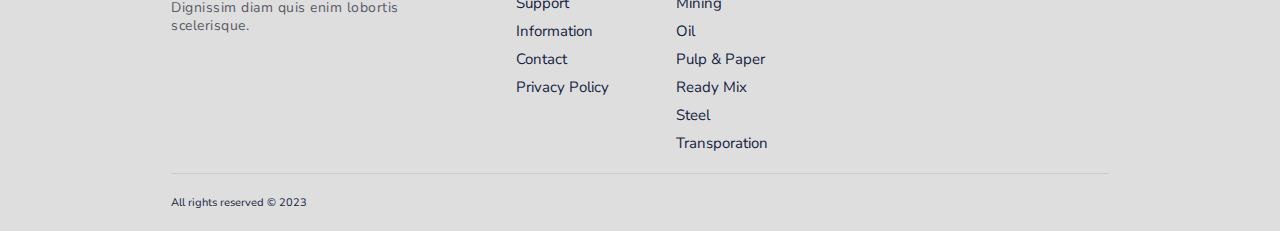
==== commit c15af933: "v-1.05" ====
--- a/index.html
+++ b/index.html
@@ -148,7 +148,7 @@
                               <div class="icon">
                                 <i class="fal fa-map-marker-alt"></i>
                               </div>
-                              <select class="h-inp h-inp-select">
+                              <select class="h-inp h-inp-select form-select">
                                 <option>New Orland</option>
                                 <option>New Orland</option>
                                 <option>New Orland</option>
--- a/style.css
+++ b/style.css
@@ -82,12 +82,12 @@
   width: 100%;
   overflow: hidden;
 }
-@media (max-width: 1899px) and (min-width: 1200px) {
+@media (max-width: 2999px) and (min-width: 1200px) {
   .container {
     max-width: 1140px;
   }
 }
-@media (min-width: 1900px) {
+@media (min-width: 3000px) {
   .container {
     max-width: 1625px;
   }
@@ -334,6 +334,14 @@
   font-family: var(--poppins);
   font-weight: 700;
   color: #384652;
+  padding: 0 5px;
+  box-shadow: none !important;
+  border: none !important;
+  background: #fff;
+}
+.h-inp option {
+  padding: 10px;
+  background: #fff;
 }
 .hero-search-box_in .src-btn {
   min-width: 160px;
@@ -389,10 +397,10 @@
   flex-direction: column;
 }
 .project-single {
-  padding: 70px 47px 57px;
-  border-radius: 10px;
-  background: #FFF;
-  box-shadow: 12.708499908447266px 16.52104949951172px 38.1254997253418px 0px rgba(0, 0, 0, 0.15);
+	padding: 45px 47px 42px;
+	border-radius: 10px;
+	background: #FFF;
+	box-shadow: 12.708499908447266px 16.52104949951172px 38.1254997253418px 0px rgba(0, 0, 0, 0.15);
 }
 .project_ttl {
   margin-bottom: 55px;
@@ -596,6 +604,7 @@
 
 .follow__row {
   display: flex;
+  justify-content: center;
 }
 .follow-item {
   width: 50%;
@@ -617,6 +626,10 @@
   font-size: 36.798px;
   font-style: normal;
   font-weight: 700;
+}
+.follow-item {
+  height: 330px;
+  flex-grow: 1;
 }
 .follow-item .img {
   height: 100%;
--- a/css/responsive.css
+++ b/css/responsive.css
@@ -1,6 +1,6 @@
 
 
-@media (max-width: 1899px) {
+@media (max-width: 2999px) {
     .navbar {
         padding: 18px 0;
     }
@@ -120,7 +120,7 @@
         margin-bottom: 35px;
     }
     .project-single {
-        padding: 50px 30px 40px;
+        padding: 30px 30px 27px;
         border-radius: 7px;
     }
     .projects-wrapper {
@@ -289,6 +289,11 @@
         padding: 17px 35px 20px;
         border-radius: 7px;
     }
+
+
+    .follow-item {
+        height: auto;
+      }
 }
 
 
@@ -512,6 +517,8 @@
         font-size: 17px;
         margin-bottom: 10px
     }
+
+
 }
 
 
